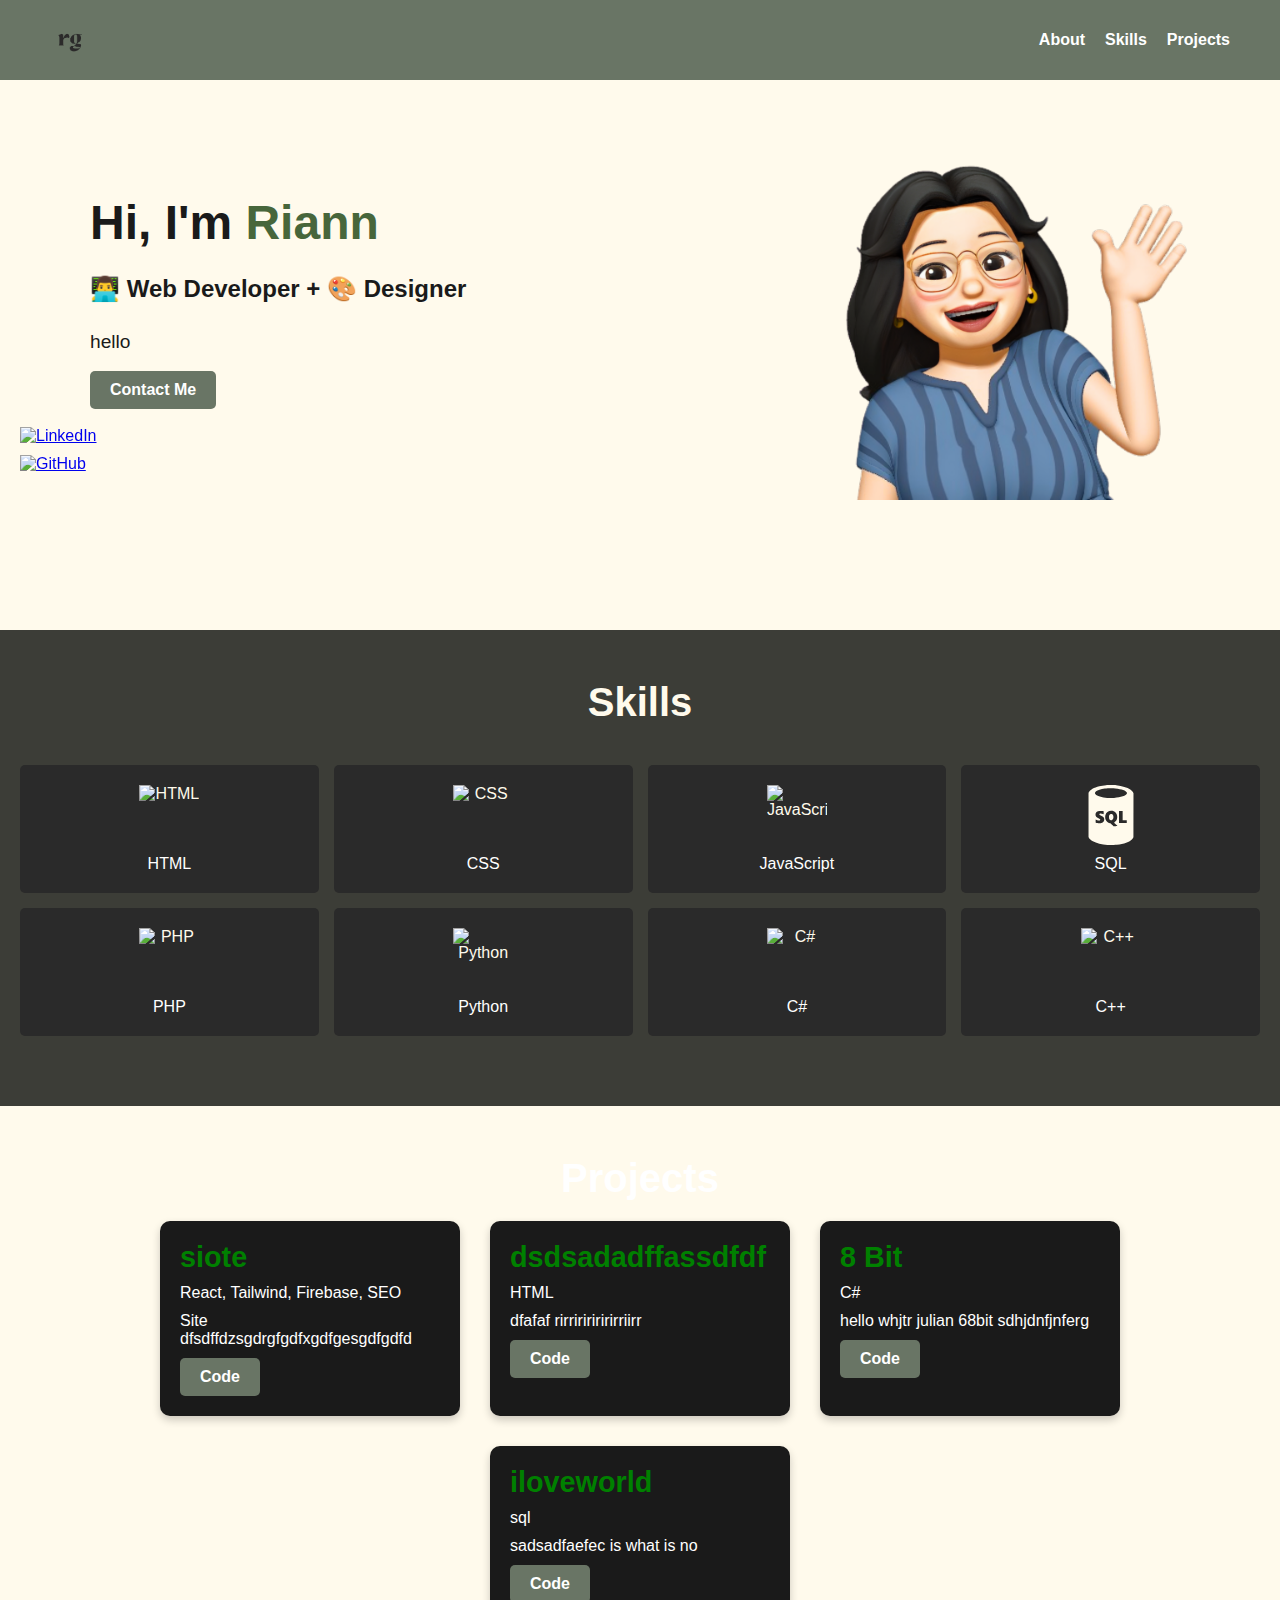
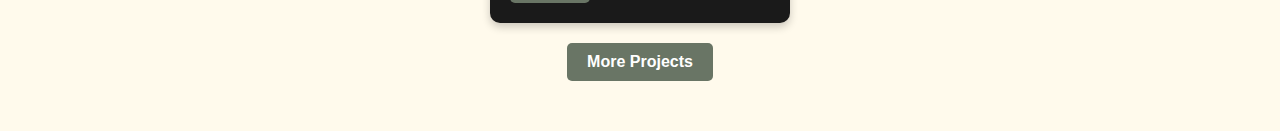
==== index.html @ 6a15c89a "chamged to index" ====
<!DOCTYPE html>
<html lang="en">
<head>
    <meta charset="UTF-8">
    <meta name="viewport" content="width=device-width, initial-scale=1.0">
    <title>Riann | Portfolio</title>
    <link rel="stylesheet" href="stylesport.css">
</head>
<body>
    <nav>
        <div class="nav-left">
            <img src="rg.png" alt="Logo" class="nav-logo">
        </div>
        <div class="nav-right">
            <a href="#about-me">About</a>
            <a href="#skills">Skills</a>
            <a href="#projects">Projects</a>
        </div>
    </nav>
    
    <div class="social-icons">
        <a href="https://www.linkedin.com" target="_blank">
            <img src="https://icongr.am/devicon/linkedin-plain.svg?size=128&color=E8ECD7" alt="LinkedIn">
        </a>
        <a href="https://www.github.com" target="_blank">
            <img src="https://icongr.am/devicon/github-original.svg?size=128&color=E8ECD7" alt="GitHub">
        </a>
    </div>

    <div class="about-me" id="about-me">
        <div class="main-content">
            <div class="container">
                <h1>Hi, I'm <span id="user-name">Riann</span></h1>
                <h2 id="user-role">👨‍💻 Web Developer + 🎨 Designer</h2>
                <p id="user-intro">hello</p>
                <div class="buttons">
                    <a href="#contact-section" class="btn">Contact Me</a>
                </div>
            </div>
            <div class="image-wrapper">
                <img src="memoji.png" alt="Profile Image">
            </div>
        </div>
    </div>

    <div class="skills" id="skills">
        <h2>Skills</h2>
        <div class="skills-grid">
            <div>
                <img src="https://icongr.am/devicon/html5-plain.svg?size=128&color=fffaec

                " alt="HTML">
                <p>HTML</p>
            </div>
            <div>
                <img src="https://icongr.am/devicon/css3-plain.svg?size=128&color=fffaec" alt="CSS">
                <p>CSS</p>
            </div>
            <div>
                <img src="https://icongr.am/devicon/javascript-plain.svg?size=128&color=fffaec" alt="JavaScript">
                <p>JavaScript</p>
            </div>
            <div>
                <img src="sql.svg" alt="SQL">
                <p>SQL</p>
            </div>
            <div>
                <img src="https://icongr.am/devicon/php-plain.svg?size=128&color=fffaec" alt="PHP">
                <p>PHP</p>
            </div>
            <div>
                <img src="https://icongr.am/devicon/python-plain.svg?size=128&color=fffaec" alt="Python">
                <p>Python</p>
            </div>
            <div>
                <img src="https://icongr.am/devicon/csharp-plain.svg?size=128&color=fffaec" alt="C#">
                <p>C#</p>
            </div>
            <div>
                <img src="https://icongr.am/devicon/cplusplus-line.svg?size=128&color=fffaec" alt="C++">
                <p>C++</p>
            </div>
        </div>
    </div>
    

    <div class="projects" id="projects">
        <h2>Projects</h2>
        <div class="projects-grid">
            <div class="project-card">
                <h3>siote</h3>
                <p>React, Tailwind, Firebase, SEO</p>
                <p>Site dfsdffdzsgdrgfgdfxgdfgesgdfgdfd</p>
                <div class="project-buttons">
                    <a href="#" class="btn">Code</a>
                </div>
            </div>

            <div class="project-card">
                <h3>dsdsadadffassdfdf</h3>
                <p>HTML</p>
                <p>dfafaf rirriririririrriirr</p>
                <div class="project-buttons">
                    <a href="#" class="btn">Code</a>
                </div>
            </div>

            <div class="project-card">
                <h3>8 Bit</h3>
                <p>C#</p>
                <p>hello whjtr julian 68bit sdhjdnfjnferg</p>
                <div class="project-buttons">
                    <a href="#" class="btn">Code</a>
                </div>
            </div>
            <div class="project-card">
                <h3>iloveworld</h3>
                <p>sql</p>
                <p>sadsadfaefec is what is no</p>
                <div class="project-buttons">
                    <a href="#" class="btn">Code</a>
                </div>
            </div>
        </div>
        <div class="more-projects">
            <a href="#" class="btn">More Projects</a>
        </div>
    </div>

    <script src="script.js"></script>
</body>
</html>
---- stylesport.css ----
/* Global Styles */
* {
    margin: 0;
    padding: 0;
    box-sizing: border-box;
    font-family: 'Poppins', sans-serif;
}

body {
    color: #fff;
    background-size: cover;
    background-position: center;
    background-attachment: fixed;
}

.social-icons {
    position: fixed;
    top: 50%;
    left: 20px;
    transform: translateY(-50%);
    display: flex;
    flex-direction: column;
    gap: 10px;
}



.social-icons a img {
    width: 40px;
    height: 40px;
    transition: transform 0.3s ease, color 0.3s ease;
}

.social-icons a img:hover {
    transform: scale(1.2);
}

.main-content {
    display: flex;
    align-items: center; /* Aligns items vertically */
    justify-content: space-between; /* Adds space between the container and image */
    padding: 50px;
    max-width: 1200px;
    margin: 0 auto; /* Centers the content on the page */
}

.container {
    display: flex;
    flex-direction: column; /* Align children vertically */
    align-items: flex-start; /* Align all content to the left */
    justify-content: left; /* Center vertically within the viewport */
    width: 60%; /* Increase the width of the container */
    margin-left: px; /* Move the container slightly to the left */
    
    text-align: left; /* Ensures left alignment */
    gap: 15px; /* Adds spacing between child elements */
}



/* Button styles */
.btn {
    display: inline-block;
    padding: 10px 20px;
    font-size: 1rem;
    font-weight: bold;
    color: #fff;
    background-color: #697565;
    border: none;
    text-decoration: none;
    border-radius: 5px;
    transition: background-color 0.3s ease;
}

.btn:hover {
    background-color: #697565;
}

.image-wrapper img {
    max-width: 400px; /* Adjust the size of the image */
    height: auto; /* Maintain aspect ratio */
    border-radius: 10px; /* Optional: Add rounded corners */
}

nav {
    width: 100%;
    padding: 20px 50px;
    position: fixed;
    top: 0;
    left: 0;
    display: flex;
    align-items: center; /* Center align items vertically */
    justify-content: space-between; /* Space between logo and links */
    background-color: #697565;
    backdrop-filter: blur(50px);
}

.nav-left {
    display: flex;
    align-items: center;
}

.nav-logo {
    width: 40px; 
    height: auto; 
}

.nav-right {
    display: flex;
    align-items: center; 
}

nav a {
    color: #fff;
    text-decoration: none;
    margin-left: 20px; 
    font-weight: 600;
    transition: color 0.3s ease;
}

nav a:hover {
    color: #00f7ff;
}

/* aboout section */
.container h1 {
    font-size: 3rem;
    color: #1a1a1a;
}
#user-name {
    color: #47663B;
    font-size: 3rem;

}

#user-intro {
    font-size: 1.2rem;
    margin-top: 10px; 
    line-height: 1.5;
    max-width: 600px;
    color: #1a1a1a;

}

#user-role {
    font-size: 1.5rem;
    margin-top: 10px;
    font-weight: 600;
    color: #1a1a1a;

}

.icons {
    margin-top: 20px;
}

.icons a {
    margin: 0 10px;
    font-size: 1.5rem;
    color: #fff;
    text-decoration: none;
    transition: transform 0.3s ease, color 0.3s ease;
}

.icons a:hover {
    color: #00f7ff;
    transform: scale(1.2);
}

/* About Me Section */
.about-me {
    background-color: #FFFAEC; 
    padding: 50px 0;
    min-height: 70vh;
}

/* Skills Section */

.skills {
    background-color: #3C3D37; /* Background color */
    padding: 50px 0;
    text-align: center;
    color: #FFFAEC; /* White text color */
}

.skills h2 {
    font-size: 2.5rem;
    margin-bottom: 20px;
    font-weight: 700;
}

.skills-grid {
    display: grid;
    grid-template-columns: repeat(4, 1fr); /* 4 skills per row */
    gap: 15px; /* Adjusted spacing between grid items */
    padding: 20px; /* Ensures some padding around the grid container */
    justify-content: center; /* Center items horizontally within grid cells */
    align-items: center; /* Center items vertically within grid cells */
    flex-wrap: wrap;
}


  

.skills-grid div {
    background-color: #2a2a2a; /* Rectangular box background color */
    padding: 20px; /* Padding inside the box */
    border-radius: 5px; /* Slightly rounded corners */
    display: flex;
    flex-direction: column;
    align-items: center;
    
}

.skills-grid img {
    width: 60px;
    height: 60px;
    margin-bottom: 10px; /* Space between icon and label */
}

.skills-grid p {
    font-size: 1rem;
    color: #fff; /* White text color */
    margin: 0;
}



 

/* Projects Section */ 
.projects {
    background-color: #FFFAEC; /* Light pink */
 
    padding: 50px 0;
    text-align: center;
}

.projects h2 {
    font-size: 2.5rem;
    margin-bottom: 20px;
    font-weight: 700;
}

.projects-grid {
    display: flex;
    flex-wrap: wrap;
    justify-content: center;
    gap: 30px;
}

.project-card {
    background-color: #1a1a1a;
    border-radius: 10px;
    padding: 20px;
    width: 300px;
    text-align: left;
    box-shadow: 0 4px 8px rgba(0, 0, 0, 0.2);
    transition: transform 0.3s ease;
}

.project-card:hover {
    transform: translateY(-10px);
}

.project-card h3 {
    font-size: 1.8rem;
    margin-bottom: 10px;
    color: green;
}

.project-card p {
    font-size: 1rem;
    margin-bottom: 10px;
}

.project-buttons {
    display: flex;
    justify-content: space-between;
    gap: 10px;
}

.more-projects {
    margin-top: 20px;
    text-align: center;
}

/* Responsive Design */
@media (max-width: 768px) {
    .main-content {
        flex-direction: column; /* Stack elements vertically on smaller screens */
        align-items: center; /* Center align for better presentation */
    }

    .container {
        width: 80%; /* Adjust width for smaller screens */
        height: auto; /* Adjust height for better presentation */
        margin-left: 0; /* Adjust left margin */
    }

    .image-wrapper img {
        max-width: 200px; /* Adjust size of image on smaller screens */
    }

    .projects-grid {
        flex-direction: column; /* Stack projects vertically on smaller screens */
        align-items: center; /* Center align projects */
    }

    .project-card {
        width: 100%;
    }
}
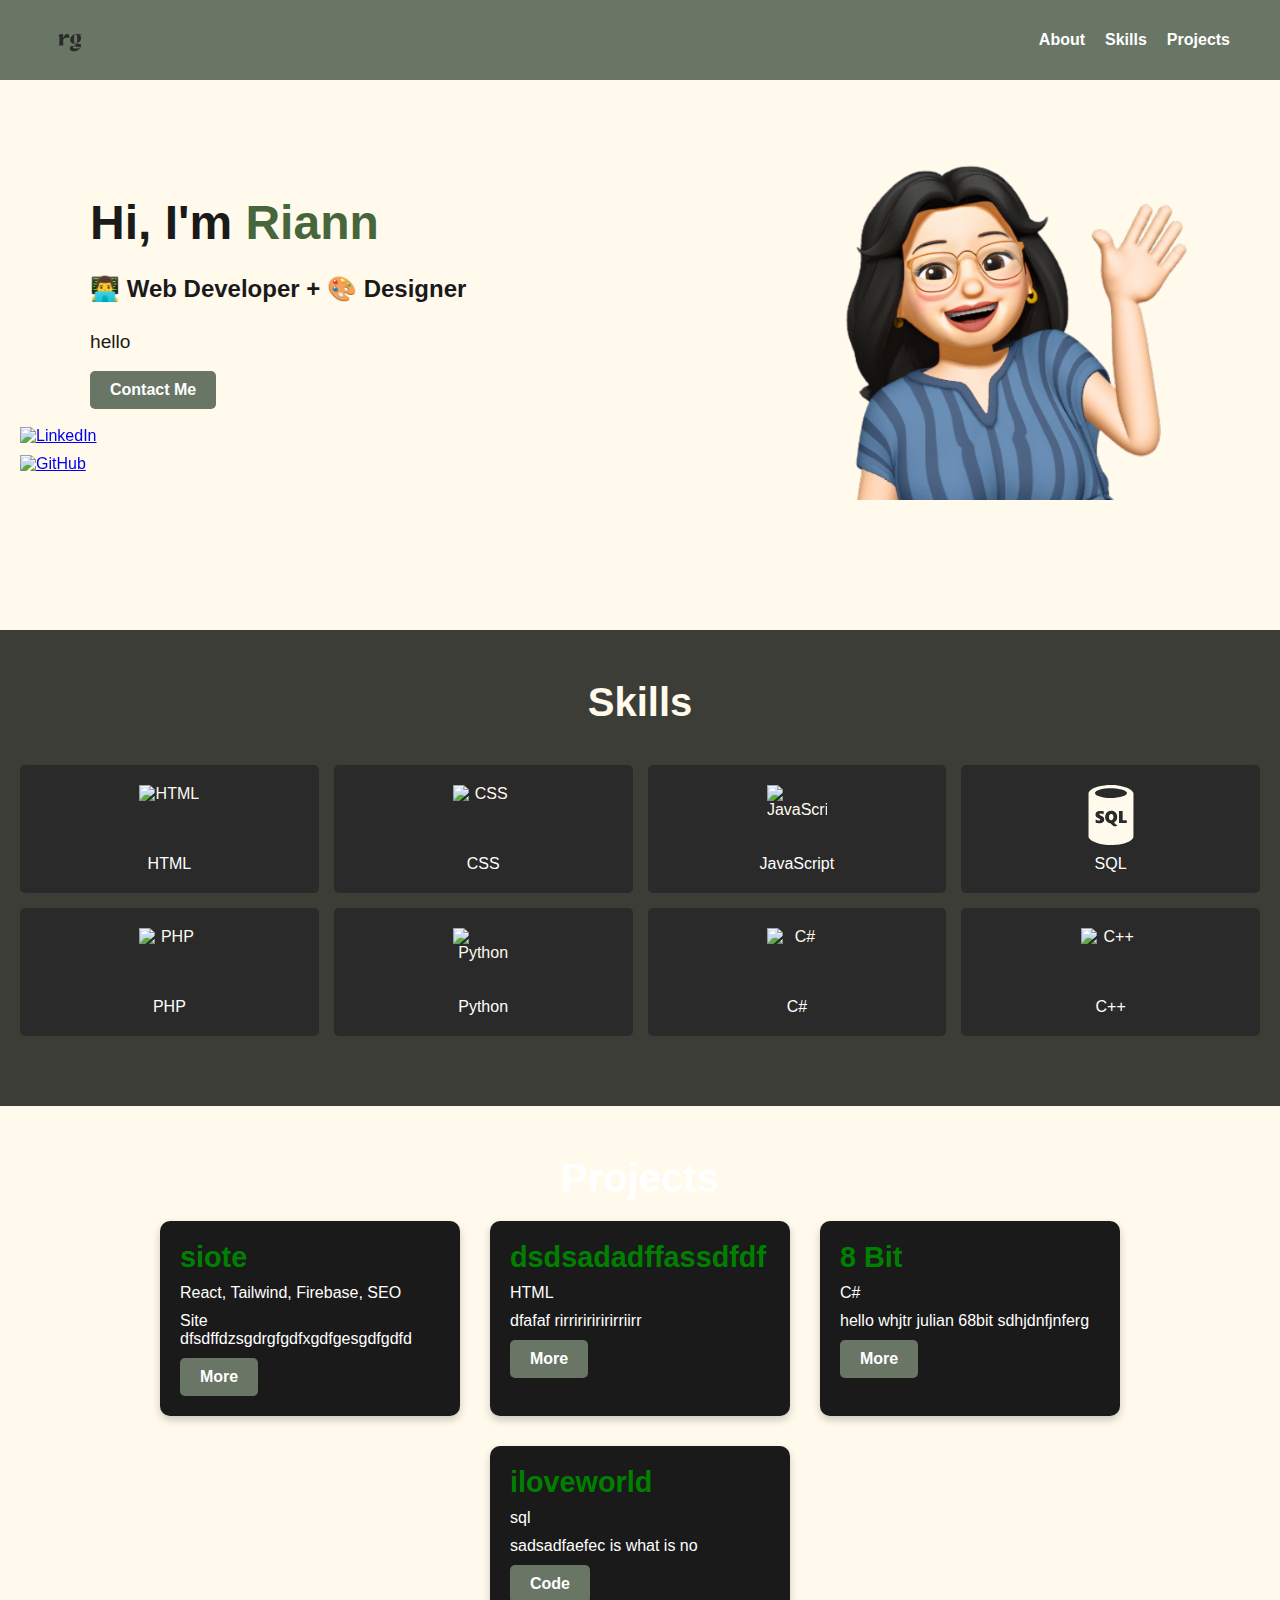
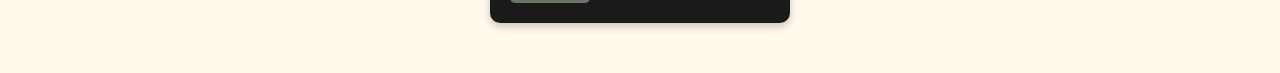
==== commit a26d1615: "Merge branch 'main' of https://github.com/iyacv/ri-porfolio" ====
--- a/index.html
+++ b/index.html
@@ -19,7 +19,7 @@
     </nav>
     
     <div class="social-icons">
-        <a href="https://www.linkedin.com" target="_blank">
+        <a href="https://www.linkedin.com/in/riann-guste-975a96287/" target="_blank">
             <img src="https://icongr.am/devicon/linkedin-plain.svg?size=128&color=E8ECD7" alt="LinkedIn">
         </a>
         <a href="https://www.github.com" target="_blank">
@@ -87,33 +87,34 @@
     <div class="projects" id="projects">
         <h2>Projects</h2>
         <div class="projects-grid">
-            <div class="project-card">
+            <div class="project-card" data-modal="modal-siote">
                 <h3>siote</h3>
                 <p>React, Tailwind, Firebase, SEO</p>
                 <p>Site dfsdffdzsgdrgfgdfxgdfgesgdfgdfd</p>
                 <div class="project-buttons">
-                    <a href="#" class="btn">Code</a>
-                </div>
-            </div>
-
-            <div class="project-card">
+                    <a href="#" class="btn">More</a>
+                </div>
+            </div>
+            
+            <div class="project-card" data-modal="modal-dsdsadadffassdfdf">
                 <h3>dsdsadadffassdfdf</h3>
                 <p>HTML</p>
                 <p>dfafaf rirriririririrriirr</p>
                 <div class="project-buttons">
-                    <a href="#" class="btn">Code</a>
-                </div>
-            </div>
-
-            <div class="project-card">
+                    <a href="#" class="btn">More</a>
+                </div>
+            </div>
+            
+            <div class="project-card" data-modal="modal-8bit">
                 <h3>8 Bit</h3>
                 <p>C#</p>
                 <p>hello whjtr julian 68bit sdhjdnfjnferg</p>
                 <div class="project-buttons">
-                    <a href="#" class="btn">Code</a>
-                </div>
-            </div>
-            <div class="project-card">
+                    <a href="#" class="btn">More</a>
+                </div>
+            </div>
+            
+            <div class="project-card" data-modal="modal-iloveworld">
                 <h3>iloveworld</h3>
                 <p>sql</p>
                 <p>sadsadfaefec is what is no</p>
@@ -121,11 +122,92 @@
                     <a href="#" class="btn">Code</a>
                 </div>
             </div>
-        </div>
-        <div class="more-projects">
-            <a href="#" class="btn">More Projects</a>
-        </div>
-    </div>
+
+<!-- Project Modals -->
+<div id="modal-siote" class="modal">
+    <div class="modal-content">
+        <span class="close" onclick="closeModal('modal-siote')">&times;</span>
+        <div class="modal-header">
+            <img src="petsrus login.png" alt="Main Image" class="modal-image" id="main-image-siote">
+            <div class="modal-text">
+                <h2>Point Of Sales PetsRUs Pet shop</h2>
+                <p>The Point of Sale (POS) System for PetsRUs Pet Shop is a user-friendly software solution designed to manage sales efficiently. 
+                    Tailored specifically for pet shops, it supports product categorization such as 
+                    pet food, toys, accessories, and processes transactions.</p>
+                <p>Tools Used: SQL, C#, LINQ</p>
+            </div>
+        </div>
+        <div class="modal-thumbnails">
+            <img src="petsrus login.png" alt="Thumbnail 1" class="thumbnail">
+            <img src="petsrushome.png" alt="Thumbnail 2" class="thumbnail">
+            <img src="petsruscart.png"alt ="Thumbnail 3" class="thumbnail">
+            <img src="petsruspay.png" alt="Thumbnail 4" class="thumbnail">
+        </div>
+    </div>
+</div>
+
+<div id="modal-dsdsadadffassdfdf" class="modal">
+    <div class="modal-content">
+        <span class="close" onclick="closeModal('modal-dsdsadadffassdfdf')">&times;</span>
+        <div class="modal-header">
+            <img src="main-image2.jpg" alt="Main Image" class="modal-image" id="main-image-dsdsadadffassdfdf">
+            <div class="modal-text">
+                <h2>dsdsadadffassdfdf</h2>
+                <p>Description of the dsdsadadffassdfdf project...</p>
+                <p>Tools Used: HTML</p>
+            </div>
+        </div>
+        <div class="modal-thumbnails">
+            <img src="thumbnail1.jpg" alt="Thumbnail 1" class="thumbnail">
+            <img src="thumbnail2.jpg" alt="Thumbnail 2" class="thumbnail">
+            <img src="thumbnail3.jpg" alt="Thumbnail 3" class="thumbnail">
+            <img src="thumbnail4.jpg" alt="Thumbnail 4" class="thumbnail">
+        </div>
+        <p>Extended description or additional details about the dsdsadadffassdfdf project...</p>
+    </div>
+</div>
+
+<div id="modal-8bit" class="modal">
+    <div class="modal-content">
+        <span class="close" onclick="closeModal('modal-8bit')">&times;</span>
+        <div class="modal-header">
+            <img src="main-image3.jpg" alt="Main Image" class="modal-image" id="main-image-8bit">
+            <div class="modal-text">
+                <h2>8 Bit</h2>
+                <p>Description of the 8 Bit project...</p>
+                <p>Tools Used: C#</p>
+            </div>
+        </div>
+        <div class="modal-thumbnails">
+            <img src="thumbnail1.jpg" alt="Thumbnail 1" class="thumbnail">
+            <img src="thumbnail2.jpg" alt="Thumbnail 2" class="thumbnail">
+            <img src="thumbnail3.jpg" alt="Thumbnail 3" class="thumbnail">
+            <img src="thumbnail4.jpg" alt="Thumbnail 4" class="thumbnail">
+        </div>
+        <p>Extended description or additional details about the 8 Bit project...</p>
+    </div>
+</div>
+
+<div id="modal-iloveworld" class="modal">
+    <div class="modal-content">
+        <span class="close" onclick="closeModal('modal-iloveworld')">&times;</span>
+        <div class="modal-header">
+            <img src="main-image4.jpg" alt="Main Image" class="modal-image" id="main-image-iloveworld">
+            <div class="modal-text">
+                <h2>iloveworld</h2>
+                <p>Description of the iloveworld project...</p>
+                <p>Tools Used: SQL</p>
+            </div>
+        </div>
+        <div class="modal-thumbnails">
+            <img src="thumbnail1.jpg" alt="Thumbnail 1" class="thumbnail">
+            <img src="thumbnail2.jpg" alt="Thumbnail 2" class="thumbnail">
+            <img src="thumbnail3.jpg" alt="Thumbnail 3" class="thumbnail">
+            <img src="thumbnail4.jpg" alt="Thumbnail 4" class="thumbnail">
+        </div>
+        <p>Extended description or additional details about the iloveworld project...</p>
+    </div>
+</div>
 
     <script src="script.js"></script>
 </body>
--- a/stylesport.css
+++ b/stylesport.css
@@ -1,4 +1,4 @@
-/* Global Styles */
+
 * {
     margin: 0;
     padding: 0;
@@ -37,23 +37,23 @@
 
 .main-content {
     display: flex;
-    align-items: center; /* Aligns items vertically */
-    justify-content: space-between; /* Adds space between the container and image */
+    align-items: center; 
+    justify-content: space-between; 
     padding: 50px;
     max-width: 1200px;
-    margin: 0 auto; /* Centers the content on the page */
+    margin: 0 auto; 
 }
 
 .container {
     display: flex;
-    flex-direction: column; /* Align children vertically */
-    align-items: flex-start; /* Align all content to the left */
-    justify-content: left; /* Center vertically within the viewport */
-    width: 60%; /* Increase the width of the container */
-    margin-left: px; /* Move the container slightly to the left */
+    flex-direction: column; 
+    align-items: flex-start;
+    justify-content: left; 
+    width: 60%; 
+   
     
-    text-align: left; /* Ensures left alignment */
-    gap: 15px; /* Adds spacing between child elements */
+    text-align: left; 
+    gap: 15px; 
 }
 
 
@@ -77,9 +77,9 @@
 }
 
 .image-wrapper img {
-    max-width: 400px; /* Adjust the size of the image */
-    height: auto; /* Maintain aspect ratio */
-    border-radius: 10px; /* Optional: Add rounded corners */
+    max-width: 400px; 
+    height: auto; 
+    border-radius: 10px;
 }
 
 nav {
@@ -89,8 +89,8 @@
     top: 0;
     left: 0;
     display: flex;
-    align-items: center; /* Center align items vertically */
-    justify-content: space-between; /* Space between logo and links */
+    align-items: center; 
+    justify-content: space-between; 
     background-color: #697565;
     backdrop-filter: blur(50px);
 }
@@ -177,10 +177,10 @@
 /* Skills Section */
 
 .skills {
-    background-color: #3C3D37; /* Background color */
+    background-color: #3C3D37; 
     padding: 50px 0;
     text-align: center;
-    color: #FFFAEC; /* White text color */
+    color: #FFFAEC; 
 }
 
 .skills h2 {
@@ -192,10 +192,10 @@
 .skills-grid {
     display: grid;
     grid-template-columns: repeat(4, 1fr); /* 4 skills per row */
-    gap: 15px; /* Adjusted spacing between grid items */
-    padding: 20px; /* Ensures some padding around the grid container */
-    justify-content: center; /* Center items horizontally within grid cells */
-    align-items: center; /* Center items vertically within grid cells */
+    gap: 15px; 
+    padding: 20px; 
+    justify-content: center; 
+    align-items: center;
     flex-wrap: wrap;
 }
 
@@ -203,9 +203,9 @@
   
 
 .skills-grid div {
-    background-color: #2a2a2a; /* Rectangular box background color */
-    padding: 20px; /* Padding inside the box */
-    border-radius: 5px; /* Slightly rounded corners */
+    background-color: #2a2a2a; 
+    padding: 20px; 
+    border-radius: 5px; 
     display: flex;
     flex-direction: column;
     align-items: center;
@@ -215,12 +215,12 @@
 .skills-grid img {
     width: 60px;
     height: 60px;
-    margin-bottom: 10px; /* Space between icon and label */
+    margin-bottom: 10px; 
 }
 
 .skills-grid p {
     font-size: 1rem;
-    color: #fff; /* White text color */
+    color: #fff; 
     margin: 0;
 }
 
@@ -230,7 +230,7 @@
 
 /* Projects Section */ 
 .projects {
-    background-color: #FFFAEC; /* Light pink */
+    background-color: #FFFAEC; 
  
     padding: 50px 0;
     text-align: center;
@@ -288,26 +288,113 @@
 /* Responsive Design */
 @media (max-width: 768px) {
     .main-content {
-        flex-direction: column; /* Stack elements vertically on smaller screens */
-        align-items: center; /* Center align for better presentation */
+        flex-direction: column; 
+        align-items: center; 
     }
 
     .container {
-        width: 80%; /* Adjust width for smaller screens */
-        height: auto; /* Adjust height for better presentation */
-        margin-left: 0; /* Adjust left margin */
+        width: 80%;
+        height: auto;
+        margin-left: 0; 
     }
 
     .image-wrapper img {
-        max-width: 200px; /* Adjust size of image on smaller screens */
+        max-width: 200px; 
     }
 
     .projects-grid {
-        flex-direction: column; /* Stack projects vertically on smaller screens */
-        align-items: center; /* Center align projects */
+        flex-direction: column; 
+        align-items: center; 
     }
 
     .project-card {
         width: 100%;
     }
 }
+/* Modal Styles */
+.modal {
+    display: none; 
+    position: fixed; 
+    z-index: 1; 
+    left: 0;
+    top: 0;
+    width: 100%;
+    height: 100%; 
+    overflow: auto; 
+    background-color: rgb(0,0,0);
+    background-color: rgba(0,0,0,0.4); 
+}
+
+.modal-content {
+    background-color: #fefefe;
+    margin: 5% auto; 
+    padding: 20px;
+    border: 1px solid #888;
+    width: 90%; 
+    max-width: 1200px; 
+    overflow: hidden; 
+
+.modal-header {
+    display: flex;
+    align-items: center;
+    margin-bottom: 20px;
+}
+
+.modal-image {
+    flex: 1;
+    max-width: 100%;
+    height: auto;
+    margin-right: 20px;
+    border-radius: 10px;
+    object-fit: contain; 
+}
+
+.modal-text {
+    flex: 1;
+}
+
+.modal-thumbnails {
+    display: flex;
+    justify-content: center;
+    margin-top: 20px;
+}
+
+.modal-content {
+    color: #000; 
+}
+
+.modal-content h2 {
+    color: #000;
+}
+
+.modal-content p {
+    color: #000; 
+}
+
+.modal-thumbnails .thumbnail {
+    flex: 1;
+    max-width: 100px;
+    transition: transform 0.3s ease, opacity 0.3s ease;
+    height: auto;
+    margin: 0 5px;
+    cursor: pointer;
+}
+
+.modal-thumbnails .thumbnail:hover {
+    transform: scale(1.05);
+    opacity: 0.8; 
+}
+
+.close {
+    color: #aaa;
+    float: right;
+    font-size: 28px;
+    font-weight: bold;
+}
+
+.close:hover,
+.close:focus {
+    color: black;
+    text-decoration: none;
+    cursor: pointer;
+}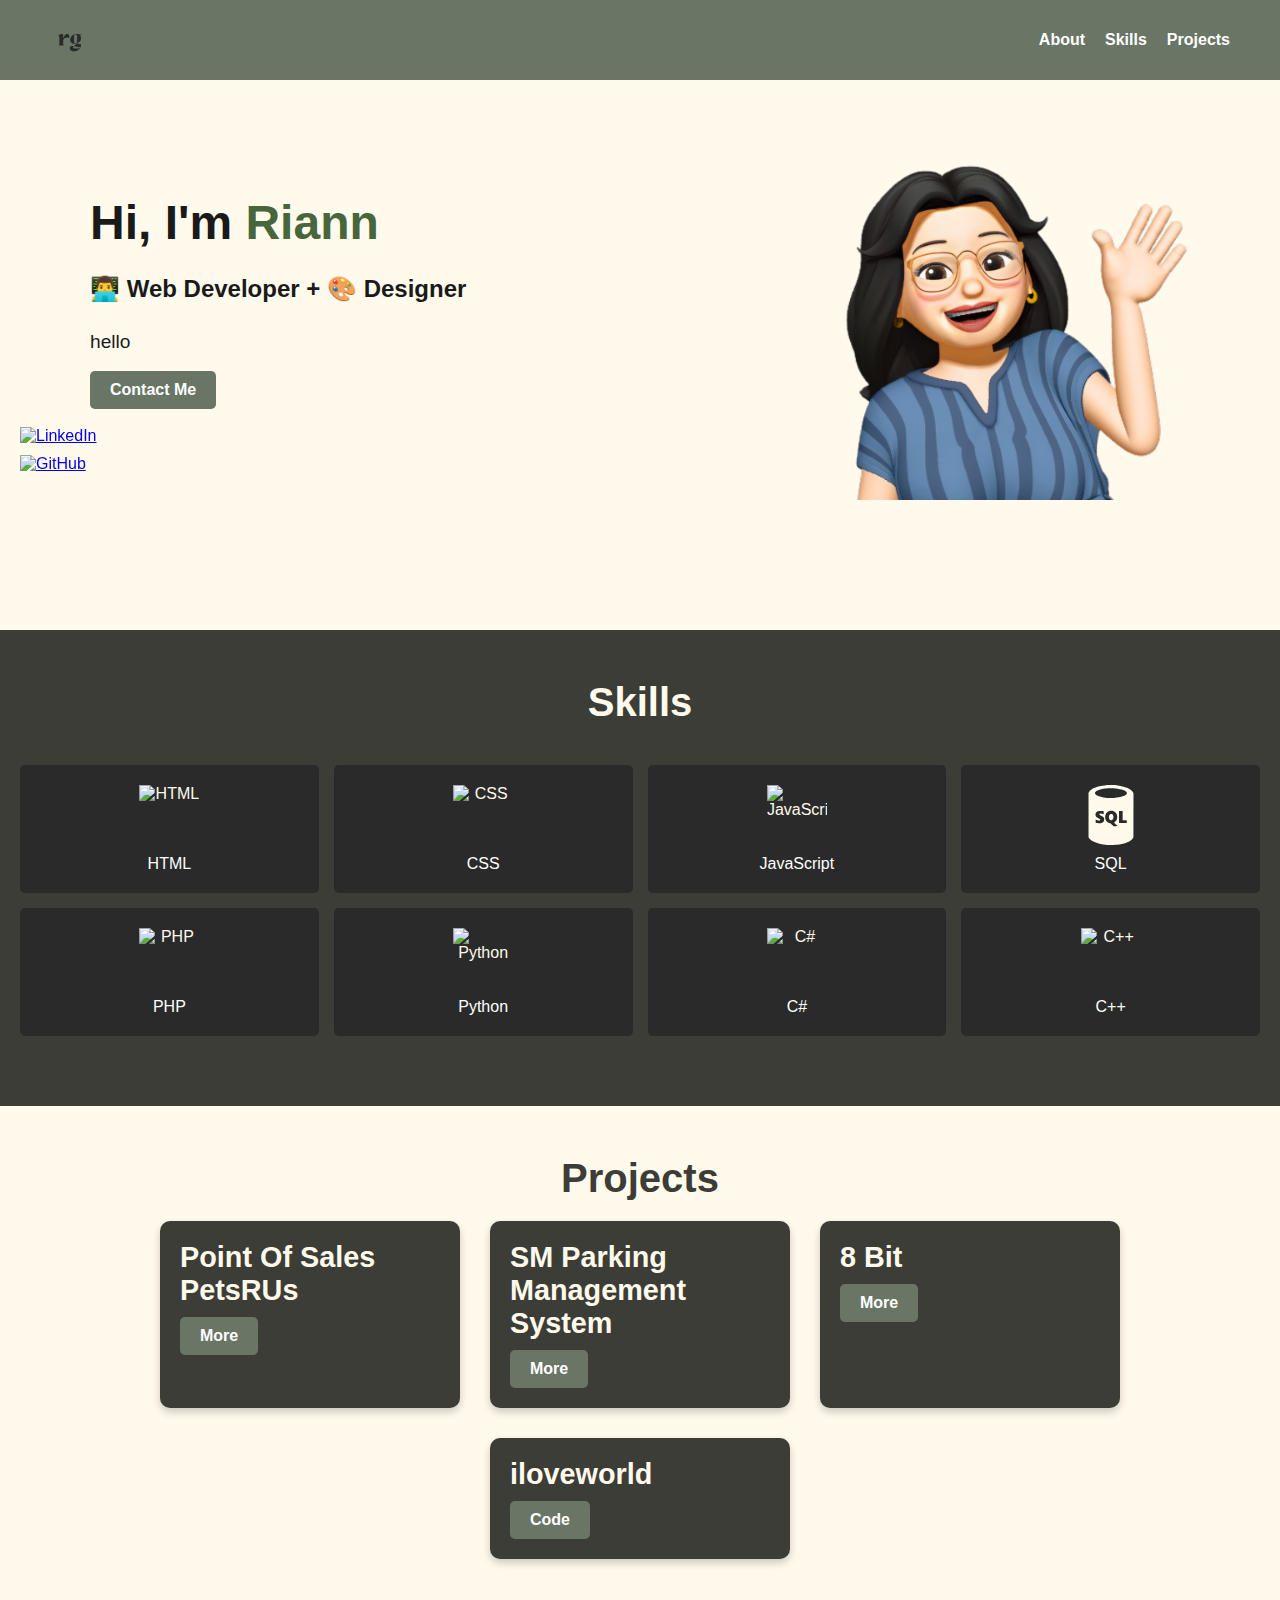
==== commit acc22845: "port" ====
--- a/index.html
+++ b/index.html
@@ -87,19 +87,20 @@
     <div class="projects" id="projects">
         <h2>Projects</h2>
         <div class="projects-grid">
-            <div class="project-card" data-modal="modal-siote">
-                <h3>siote</h3>
-                <p>React, Tailwind, Firebase, SEO</p>
-                <p>Site dfsdffdzsgdrgfgdfxgdfgesgdfgdfd</p>
+            <div class="project-card" data-modal="modal-pos">
+                <h3>Point Of Sales PetsRUs</h3>
+        
+    
                 <div class="project-buttons">
                     <a href="#" class="btn">More</a>
                 </div>
             </div>
             
-            <div class="project-card" data-modal="modal-dsdsadadffassdfdf">
-                <h3>dsdsadadffassdfdf</h3>
-                <p>HTML</p>
-                <p>dfafaf rirriririririrriirr</p>
+            <div class="project-card" data-modal="modal-sm">
+                <h3>SM Parking Management System</h3>
+       
+             
+
                 <div class="project-buttons">
                     <a href="#" class="btn">More</a>
                 </div>
@@ -107,8 +108,8 @@
             
             <div class="project-card" data-modal="modal-8bit">
                 <h3>8 Bit</h3>
-                <p>C#</p>
-                <p>hello whjtr julian 68bit sdhjdnfjnferg</p>
+               
+               
                 <div class="project-buttons">
                     <a href="#" class="btn">More</a>
                 </div>
@@ -116,96 +117,105 @@
             
             <div class="project-card" data-modal="modal-iloveworld">
                 <h3>iloveworld</h3>
-                <p>sql</p>
-                <p>sadsadfaefec is what is no</p>
+             
                 <div class="project-buttons">
                     <a href="#" class="btn">Code</a>
                 </div>
             </div>
 
 <!-- Project Modals -->
-<div id="modal-siote" class="modal">
-    <div class="modal-content">
-        <span class="close" onclick="closeModal('modal-siote')">&times;</span>
-        <div class="modal-header">
-            <img src="petsrus login.png" alt="Main Image" class="modal-image" id="main-image-siote">
+<div id="modal-pos" class="modal">
+    <div class="modal-content">
+        <span class="close" onclick="closeModal('modal-pos')">&times;</span>
+        <div class="modal-header">
+            <img src="petsrus login.png" alt="Main Image" class="modal-image" id="main-image-pos">
             <div class="modal-text">
                 <h2>Point Of Sales PetsRUs Pet shop</h2>
                 <p>The Point of Sale (POS) System for PetsRUs Pet Shop is a user-friendly software solution designed to manage sales efficiently. 
                     Tailored specifically for pet shops, it supports product categorization such as 
-                    pet food, toys, accessories, and processes transactions.</p>
+                    pet food, toys, accessories, and processes transactions.</p><br>
                 <p>Tools Used: SQL, C#, LINQ</p>
             </div>
         </div>
         <div class="modal-thumbnails">
+            <button class="prev">&#10094;</button>
             <img src="petsrus login.png" alt="Thumbnail 1" class="thumbnail">
             <img src="petsrushome.png" alt="Thumbnail 2" class="thumbnail">
             <img src="petsruscart.png"alt ="Thumbnail 3" class="thumbnail">
             <img src="petsruspay.png" alt="Thumbnail 4" class="thumbnail">
-        </div>
-    </div>
-</div>
-
-<div id="modal-dsdsadadffassdfdf" class="modal">
-    <div class="modal-content">
-        <span class="close" onclick="closeModal('modal-dsdsadadffassdfdf')">&times;</span>
-        <div class="modal-header">
-            <img src="main-image2.jpg" alt="Main Image" class="modal-image" id="main-image-dsdsadadffassdfdf">
-            <div class="modal-text">
-                <h2>dsdsadadffassdfdf</h2>
-                <p>Description of the dsdsadadffassdfdf project...</p>
-                <p>Tools Used: HTML</p>
-            </div>
-        </div>
-        <div class="modal-thumbnails">
+            <button class="next">&#10095;</button>
+        </div>
+    </div>
+</div>
+
+<div id="modal-sm" class="modal">
+    <div class="modal-content">
+        <span class="close" onclick="closeModal('modal-sm')">&times;</span>
+        <div class="modal-header">
+            <img src="smlogin.jpg" alt="sm Main Image" class="modal-image" id="main-image-sm">
+            <div class="modal-text">
+                <h2>SM Parking Management System</h2>
+                <p>It is a smart, computer vision based solution designed for parking operations.
+                     It uses cameras to take photos of vehicles during entry and exit, capturing license plate details for 
+                     tracking and management. The system allocates parking spaces in real-time,
+                      supports payment processing, and generates usage reports</p> <br>
+                <p>Tools Used: C#, SQL, LINQ </p>
+            </div>
+        </div>
+        <div class="modal-thumbnails">
+            <button class="prev">&#10094;</button>
+            <img src="smlogin.jpg" alt="sm Thumbnail 1" class="thumbnail">
+            <img src="smdash.png" alt="sm Thumbnail 2" class="thumbnail">
+            <img src="smbooth.jpg" alt="sm Thumbnail 3" class="thumbnail">
+            <img src="smexit.png" alt="sm Thumbnail 4" class="thumbnail">
+            <button class="next">&#10095;</button>
+        </div>
+       
+    </div>
+</div>
+
+<div id="modal-8bit" class="modal">
+    <div class="modal-content">
+        <span class="close" onclick="closeModal('modal-8bit')">&times;</span>
+        <div class="modal-header">
+            <img src="8bitname.png" alt="8bit Main Image" class="modal-image" id="main-image-8bit">
+            <div class="modal-text">
+                <h2>8 Bit</h2>
+                <p>Description of the 8 Bit project...</p> <br>
+                <p>Tools Used: C#</p>
+            </div>
+        </div>
+        <div class="modal-thumbnails">
+            <button class="prev">&#10094;</button>
+            <img src="8bitname.png" alt="8bit Thumbnail 1" class="thumbnail">
+            <img src="8bitplay.png" alt="8bit Thumbnail 2" class="thumbnail">
+            <img src="8bitscore.png" alt="8bit Thumbnail 3" class="thumbnail">
+            <button class="next">&#10095;</button>
+        </div>
+     
+    </div>
+</div>
+
+<div id="modal-iloveworld" class="modal">
+    <div class="modal-content">
+        <span class="close" onclick="closeModal('modal-iloveworld')">&times;</span>
+        <div class="modal-header">
+            <img src="main-image4.jpg" alt="Main Image" class="modal-image" id="main-image-iloveworld">
+            <div class="modal-text">
+                <h2>iloveworld</h2>
+                <p>Description of the iloveworld project...</p>
+                <p>Tools Used: SQL</p>
+            </div>
+        </div>
+        <div class="modal-thumbnails">
+            <button class="prev">&#10094;</button>
             <img src="thumbnail1.jpg" alt="Thumbnail 1" class="thumbnail">
             <img src="thumbnail2.jpg" alt="Thumbnail 2" class="thumbnail">
             <img src="thumbnail3.jpg" alt="Thumbnail 3" class="thumbnail">
             <img src="thumbnail4.jpg" alt="Thumbnail 4" class="thumbnail">
-        </div>
-        <p>Extended description or additional details about the dsdsadadffassdfdf project...</p>
-    </div>
-</div>
-
-<div id="modal-8bit" class="modal">
-    <div class="modal-content">
-        <span class="close" onclick="closeModal('modal-8bit')">&times;</span>
-        <div class="modal-header">
-            <img src="main-image3.jpg" alt="Main Image" class="modal-image" id="main-image-8bit">
-            <div class="modal-text">
-                <h2>8 Bit</h2>
-                <p>Description of the 8 Bit project...</p>
-                <p>Tools Used: C#</p>
-            </div>
-        </div>
-        <div class="modal-thumbnails">
-            <img src="thumbnail1.jpg" alt="Thumbnail 1" class="thumbnail">
-            <img src="thumbnail2.jpg" alt="Thumbnail 2" class="thumbnail">
-            <img src="thumbnail3.jpg" alt="Thumbnail 3" class="thumbnail">
-            <img src="thumbnail4.jpg" alt="Thumbnail 4" class="thumbnail">
-        </div>
-        <p>Extended description or additional details about the 8 Bit project...</p>
-    </div>
-</div>
-
-<div id="modal-iloveworld" class="modal">
-    <div class="modal-content">
-        <span class="close" onclick="closeModal('modal-iloveworld')">&times;</span>
-        <div class="modal-header">
-            <img src="main-image4.jpg" alt="Main Image" class="modal-image" id="main-image-iloveworld">
-            <div class="modal-text">
-                <h2>iloveworld</h2>
-                <p>Description of the iloveworld project...</p>
-                <p>Tools Used: SQL</p>
-            </div>
-        </div>
-        <div class="modal-thumbnails">
-            <img src="thumbnail1.jpg" alt="Thumbnail 1" class="thumbnail">
-            <img src="thumbnail2.jpg" alt="Thumbnail 2" class="thumbnail">
-            <img src="thumbnail3.jpg" alt="Thumbnail 3" class="thumbnail">
-            <img src="thumbnail4.jpg" alt="Thumbnail 4" class="thumbnail">
-        </div>
-        <p>Extended description or additional details about the iloveworld project...</p>
+            <button class="next">&#10095;</button>
+        </div>
+       
     </div>
 </div>
 
--- a/stylesport.css
+++ b/stylesport.css
@@ -119,7 +119,7 @@
 }
 
 nav a:hover {
-    color: #00f7ff;
+    color: #47663B;
 }
 
 /* aboout section */
@@ -240,6 +240,7 @@
     font-size: 2.5rem;
     margin-bottom: 20px;
     font-weight: 700;
+    color:#3C3D37;
 }
 
 .projects-grid {
@@ -250,7 +251,7 @@
 }
 
 .project-card {
-    background-color: #1a1a1a;
+    background-color: #3C3D37;
     border-radius: 10px;
     padding: 20px;
     width: 300px;
@@ -266,7 +267,7 @@
 .project-card h3 {
     font-size: 1.8rem;
     margin-bottom: 10px;
-    color: green;
+    color: #FFFAEC;
 }
 
 .project-card p {
@@ -320,69 +321,100 @@
     top: 0;
     width: 100%;
     height: 100%; 
-    overflow: auto; 
-    background-color: rgb(0,0,0);
+    overflow: hidden; 
     background-color: rgba(0,0,0,0.4); 
 }
 
 .modal-content {
-    background-color: #fefefe;
+    background-color: #3C3D37;
     margin: 5% auto; 
     padding: 20px;
     border: 1px solid #888;
-    width: 90%; 
-    max-width: 1200px; 
+    width: 960px; /* Set a fixed width */
+    height: 580px; /* Set a fixed height */
+    max-width: 960px; 
+    max-height: 720px; 
     overflow: hidden; 
+}
 
 .modal-header {
     display: flex;
-    align-items: center;
-    margin-bottom: 20px;
+    align-items: center; /* Align items vertically in the center */
+    justify-content: space-between;
+    margin-bottom: 10px;
+    height: calc(100% - 80px); /* Reserve space for thumbnails */
 }
 
 .modal-image {
-    flex: 1;
-    max-width: 100%;
-    height: auto;
+    flex: 1 1 60%; 
+    max-width: 60%;
+    height: 400px; /* Fixed height for the main image */
     margin-right: 20px;
     border-radius: 10px;
-    object-fit: contain; 
+    object-fit:contain; /* Ensure the image fits properly */
 }
 
 .modal-text {
-    flex: 1;
+    flex: 1 1 40%; 
+    max-width: 40%;
+    height: 100%;
+    display: flex; /* Enable Flexbox */
+    flex-direction: column; /* Stack items vertically */
+    justify-content: center; /* Center items vertically */
+    align-items: center; /* Center items horizontally */
+    text-align: center; /* Center text horizontally */
+    overflow-y: auto; /* Allow vertical scrolling if content overflows */
+}
+
+.modal-text h2,
+.modal-text p {
+    color: #FFFAEC;
 }
 
 .modal-thumbnails {
     display: flex;
-    justify-content: center;
-    margin-top: 20px;
-}
-
-.modal-content {
-    color: #000; 
-}
-
-.modal-content h2 {
-    color: #000;
-}
-
-.modal-content p {
-    color: #000; 
+    justify-content:center;
+    margin-top: 10px; /* Reduced margin-top */
+    height: 40px; /* Fixed height for thumbnails */
+}
+
+.modal-thumbnails .prev, .modal-thumbnails .next {
+    cursor: pointer;
+    width: auto;
+    padding: 10px;
+    color: white;
+    font-weight: bold;
+    font-size: 18px;
+    transition: 0.6s ease;
+    user-select: none;
+    background-color: rgba(0,0,0,0.5);
+    border: none;
+    border-radius: 3px;
+}
+
+.modal-thumbnails .prev {
+    margin-right: 10px;
+}
+
+.modal-thumbnails .next {
+    margin-left: 10px;
+}
+
+.modal-thumbnails .prev:hover, .modal-thumbnails .next:hover {
+    background-color: rgba(0,0,0,0.8);
 }
 
 .modal-thumbnails .thumbnail {
-    flex: 1;
-    max-width: 100px;
-    transition: transform 0.3s ease, opacity 0.3s ease;
-    height: auto;
+    width: 100px; 
+    height: 60px; 
     margin: 0 5px;
     cursor: pointer;
+    transition: transform 0.3s ease, opacity 0.3s ease;
 }
 
 .modal-thumbnails .thumbnail:hover {
     transform: scale(1.05);
-    opacity: 0.8; 
+    opacity: 0.8;
 }
 
 .close {
@@ -390,11 +422,12 @@
     float: right;
     font-size: 28px;
     font-weight: bold;
+    transition: color 0.3s ease;
 }
 
 .close:hover,
 .close:focus {
-    color: black;
+    color: #000; 
     text-decoration: none;
     cursor: pointer;
-}+}
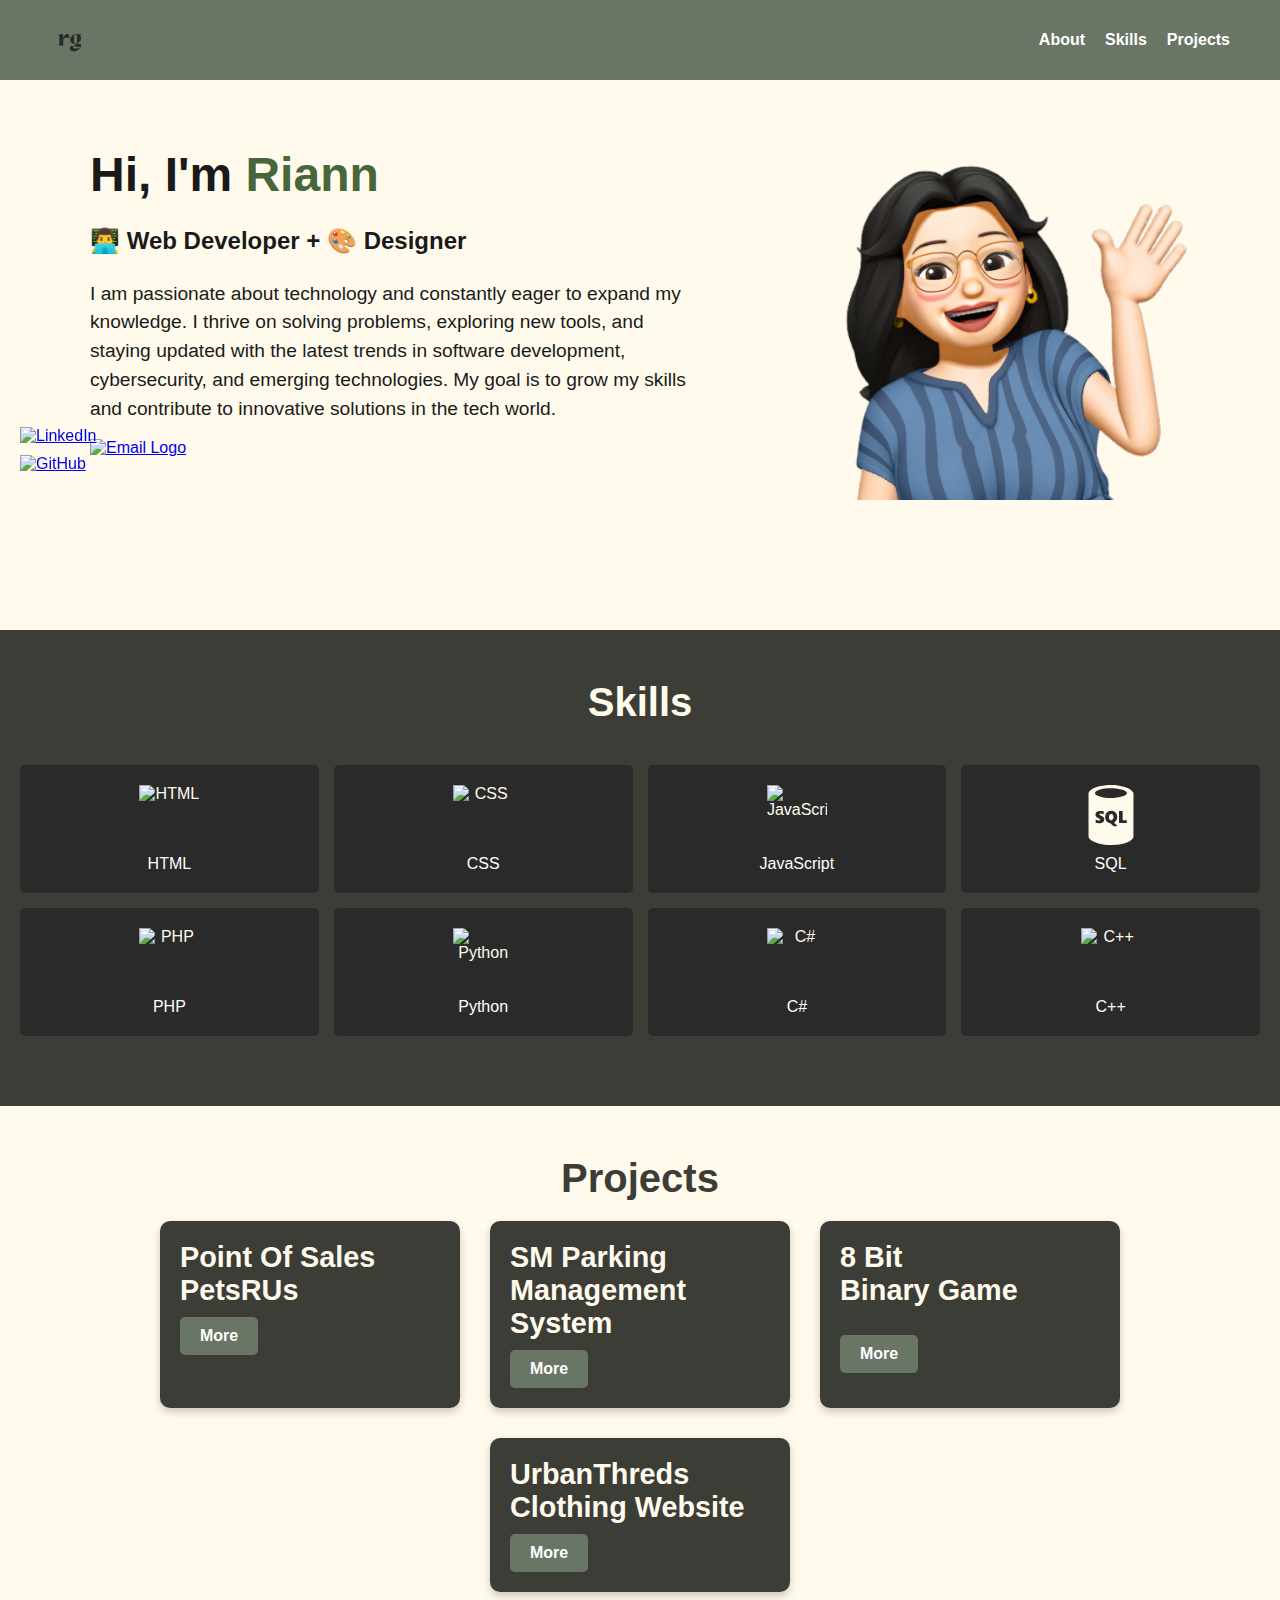
==== commit e630a365: "final" ====
--- a/index.html
+++ b/index.html
@@ -19,12 +19,15 @@
     </nav>
     
     <div class="social-icons">
-        <a href="https://www.linkedin.com/in/riann-guste-975a96287/" target="_blank">
-            <img src="https://icongr.am/devicon/linkedin-plain.svg?size=128&color=E8ECD7" alt="LinkedIn">
+        <a href="https://www.linkedin.com/in/riann-guste-975a96287/" target="https://www.linkedin.com/in/riann-guste-975a96287">
+            <img src="https://icongr.am/devicon/linkedin-plain.svg?size=128&color=000000 " alt="LinkedIn">
         </a>
         <a href="https://www.github.com" target="_blank">
             <img src="https://icongr.am/devicon/github-original.svg?size=128&color=E8ECD7" alt="GitHub">
         </a>
+      
+       
+
     </div>
 
     <div class="about-me" id="about-me">
@@ -32,10 +35,16 @@
             <div class="container">
                 <h1>Hi, I'm <span id="user-name">Riann</span></h1>
                 <h2 id="user-role">👨‍💻 Web Developer + 🎨 Designer</h2>
-                <p id="user-intro">hello</p>
-                <div class="buttons">
-                    <a href="#contact-section" class="btn">Contact Me</a>
-                </div>
+                <p id="user-intro">I am passionate about technology and constantly
+                     eager to expand my knowledge. I thrive on solving problems, 
+                     exploring new tools, and staying updated with the latest trends
+                      in software development, cybersecurity, and emerging technologies. 
+                      My goal is to grow my skills and contribute to innovative solutions
+                       in the tech world.</p>
+                <a href="#" title="press to copy" id="copyEmail" target="https://mail.google.com/mail/u/0/#inbox">
+                    <img src="https://icongr.am/clarity/envelope.svg?size=128&color=000000" alt="Email Logo" class="email-logo">
+                </a>
+                <span id="emailCopied" style="display: none; color: green; margin-left: 10px;">Copied!</span> 
             </div>
             <div class="image-wrapper">
                 <img src="memoji.png" alt="Profile Image">
@@ -107,19 +116,19 @@
             </div>
             
             <div class="project-card" data-modal="modal-8bit">
-                <h3>8 Bit</h3>
+                <h3>8 Bit <br>Binary Game</h3>
                
-               
+               <br>
                 <div class="project-buttons">
                     <a href="#" class="btn">More</a>
                 </div>
             </div>
             
-            <div class="project-card" data-modal="modal-iloveworld">
-                <h3>iloveworld</h3>
+            <div class="project-card" data-modal="modal-urban">
+                <h3>UrbanThreds Clothing Website</h3>
              
                 <div class="project-buttons">
-                    <a href="#" class="btn">Code</a>
+                    <a href="#" class="btn">More</a>
                 </div>
             </div>
 
@@ -180,8 +189,11 @@
         <div class="modal-header">
             <img src="8bitname.png" alt="8bit Main Image" class="modal-image" id="main-image-8bit">
             <div class="modal-text">
-                <h2>8 Bit</h2>
-                <p>Description of the 8 Bit project...</p> <br>
+                <h2>8 Bit Binary Game</h2>
+                <p>is an engaging and educational project where players guess the decimal equivalent of a 
+                    randomly generated 8-bit binary number within a set time limit.
+                     The game features a timer to add challenge, helping users improve their 
+                     binary-to-decimal conversion skills in a fun and interactive way. </p> <br>
                 <p>Tools Used: C#</p>
             </div>
         </div>
@@ -196,28 +208,33 @@
     </div>
 </div>
 
-<div id="modal-iloveworld" class="modal">
-    <div class="modal-content">
-        <span class="close" onclick="closeModal('modal-iloveworld')">&times;</span>
-        <div class="modal-header">
-            <img src="main-image4.jpg" alt="Main Image" class="modal-image" id="main-image-iloveworld">
-            <div class="modal-text">
-                <h2>iloveworld</h2>
-                <p>Description of the iloveworld project...</p>
-                <p>Tools Used: SQL</p>
-            </div>
-        </div>
-        <div class="modal-thumbnails">
-            <button class="prev">&#10094;</button>
-            <img src="thumbnail1.jpg" alt="Thumbnail 1" class="thumbnail">
-            <img src="thumbnail2.jpg" alt="Thumbnail 2" class="thumbnail">
-            <img src="thumbnail3.jpg" alt="Thumbnail 3" class="thumbnail">
-            <img src="thumbnail4.jpg" alt="Thumbnail 4" class="thumbnail">
-            <button class="next">&#10095;</button>
-        </div>
-       
-    </div>
-</div>
+<div id="modal-urban" class="modal">
+    <div class="modal-content">
+        <span class="close" onclick="closeModal('modal-urban')">&times;</span>
+        <div class="modal-header">
+            <img src="urbanthread.png" alt="urban Main Image" class="modal-image" id="main-image-urban">
+            <div class="modal-text">
+                <h2>UrbanThreads</h2>
+                <p>Urban Threads is a simple and stylish clothing website offering a 
+                     collection of trendy urban fashion. The site features easy navigation,
+                      product categories, and a seamless shopping experience,
+                       allowing users to browse, select, and purchase clothing with ease. 
+                    </p> <br>
+                <p>Tools Used: HTML , CSS, Java </p>
+            </div>
+        </div>
+        <div class="modal-thumbnails">
+            <button class="prev">&#10094;</button>
+            <img src="urbanthread.png" alt="urban Thumbnail 1" class="thumbnail">
+            <img src="urbanthreadmain.png" alt="urban Thumbnail 2" class="thumbnail">
+           
+            <button class="next">&#10095;</button>
+        </div>
+       
+    </div>
+</div>
+ </div>
+
 
     <script src="script.js"></script>
 </body>
--- a/stylesport.css
+++ b/stylesport.css
@@ -150,6 +150,18 @@
 
 }
 
+.email-logo {
+    width: 20px;
+    height: 20px;
+    vertical-align: middle;
+    margin-right: 5px;
+    transition: transform 0.3s ease;
+}
+
+.email-logo:hover {
+    transform: scale(1.2);
+}
+
 .icons {
     margin-top: 20px;
 }
@@ -231,7 +243,6 @@
 /* Projects Section */ 
 .projects {
     background-color: #FFFAEC; 
- 
     padding: 50px 0;
     text-align: center;
 }
@@ -240,7 +251,7 @@
     font-size: 2.5rem;
     margin-bottom: 20px;
     font-weight: 700;
-    color:#3C3D37;
+    color: #3C3D37;
 }
 
 .projects-grid {
@@ -285,7 +296,6 @@
     margin-top: 20px;
     text-align: center;
 }
-
 /* Responsive Design */
 @media (max-width: 768px) {
     .main-content {
@@ -330,8 +340,8 @@
     margin: 5% auto; 
     padding: 20px;
     border: 1px solid #888;
-    width: 960px; /* Set a fixed width */
-    height: 580px; /* Set a fixed height */
+    width: 960px; 
+    height: 580px;
     max-width: 960px; 
     max-height: 720px; 
     overflow: hidden; 
@@ -339,31 +349,31 @@
 
 .modal-header {
     display: flex;
-    align-items: center; /* Align items vertically in the center */
+    align-items: center; 
     justify-content: space-between;
     margin-bottom: 10px;
-    height: calc(100% - 80px); /* Reserve space for thumbnails */
+    height: calc(100% - 80px);
 }
 
 .modal-image {
     flex: 1 1 60%; 
     max-width: 60%;
-    height: 400px; /* Fixed height for the main image */
+    height: 400px; 
     margin-right: 20px;
     border-radius: 10px;
-    object-fit:contain; /* Ensure the image fits properly */
+    object-fit:contain; 
 }
 
 .modal-text {
     flex: 1 1 40%; 
     max-width: 40%;
     height: 100%;
-    display: flex; /* Enable Flexbox */
-    flex-direction: column; /* Stack items vertically */
-    justify-content: center; /* Center items vertically */
-    align-items: center; /* Center items horizontally */
-    text-align: center; /* Center text horizontally */
-    overflow-y: auto; /* Allow vertical scrolling if content overflows */
+    display: flex; 
+    flex-direction: column; 
+    justify-content: center; 
+    align-items: center; 
+    text-align: center; 
+    overflow-y: auto; 
 }
 
 .modal-text h2,
@@ -374,8 +384,8 @@
 .modal-thumbnails {
     display: flex;
     justify-content:center;
-    margin-top: 10px; /* Reduced margin-top */
-    height: 40px; /* Fixed height for thumbnails */
+    margin-top: 10px; 
+    height: 40px; 
 }
 
 .modal-thumbnails .prev, .modal-thumbnails .next {
@@ -431,3 +441,6 @@
     text-decoration: none;
     cursor: pointer;
 }
+
+
+    
